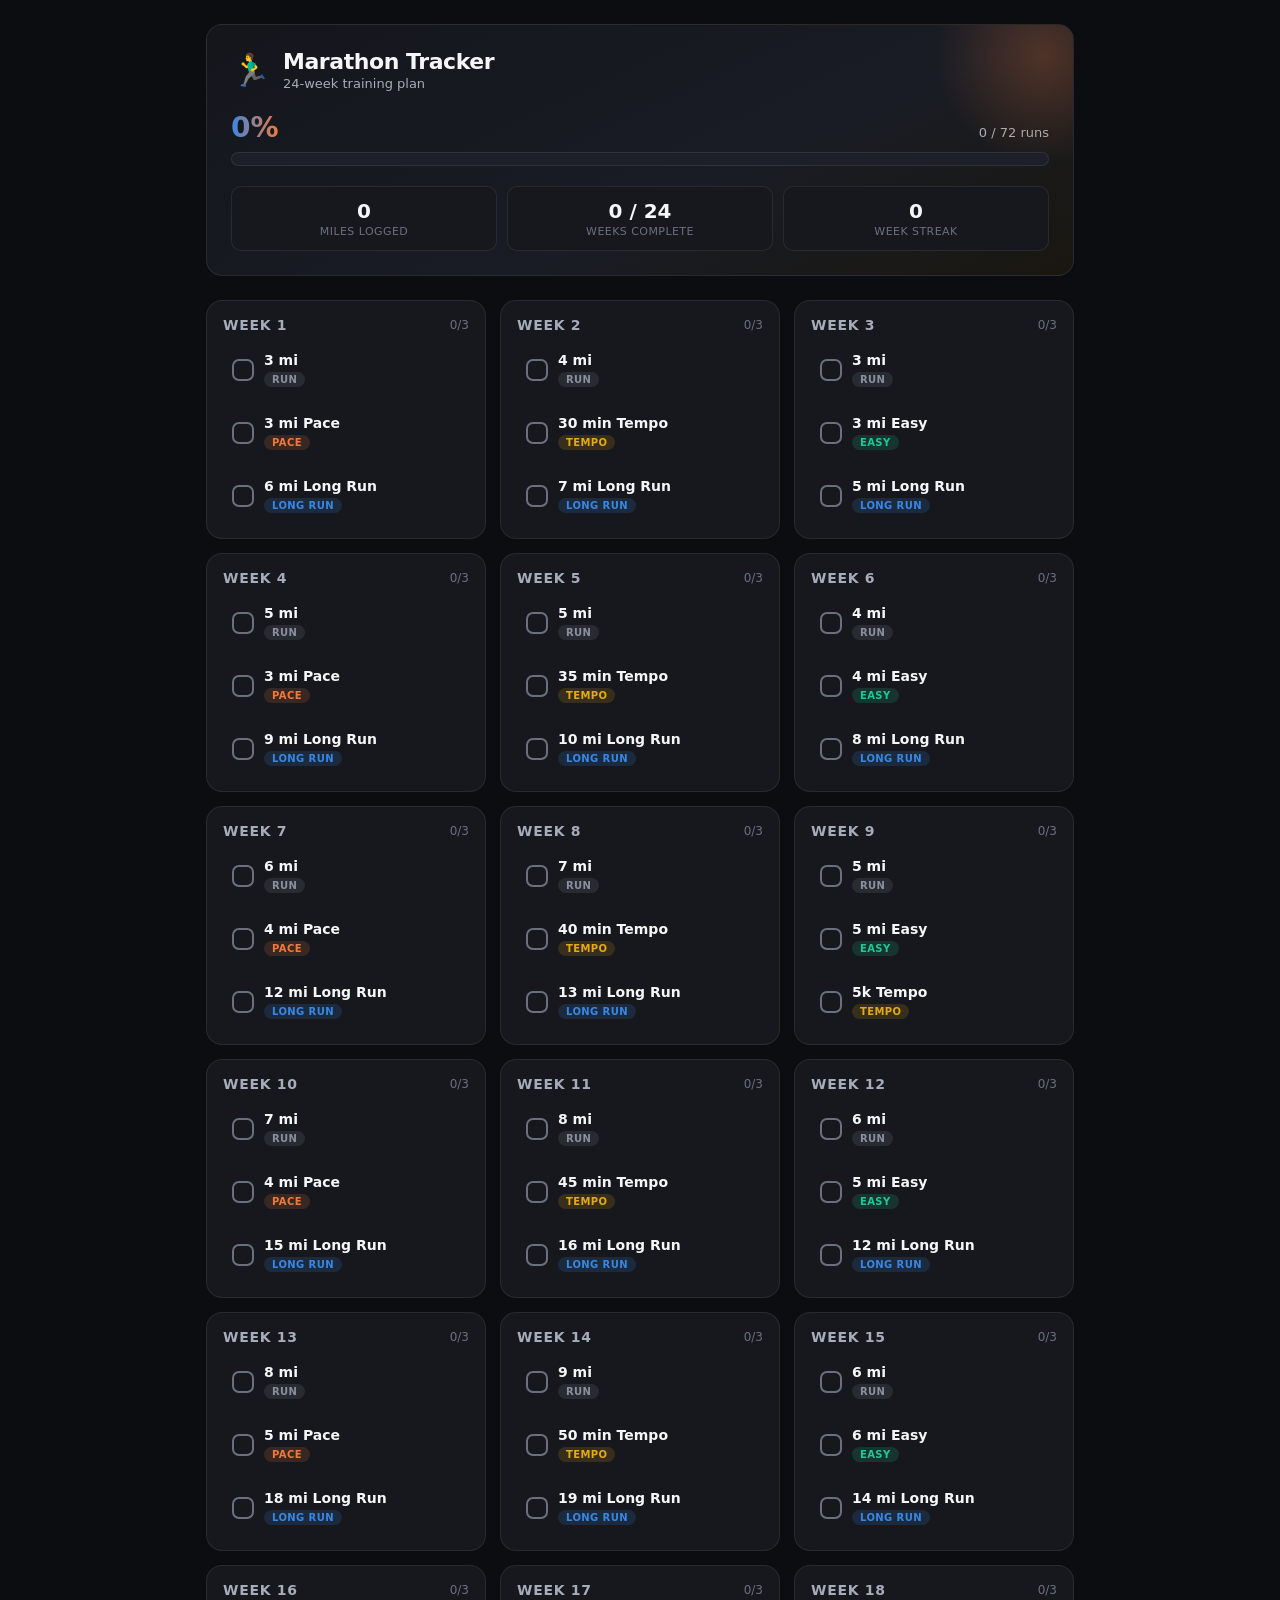
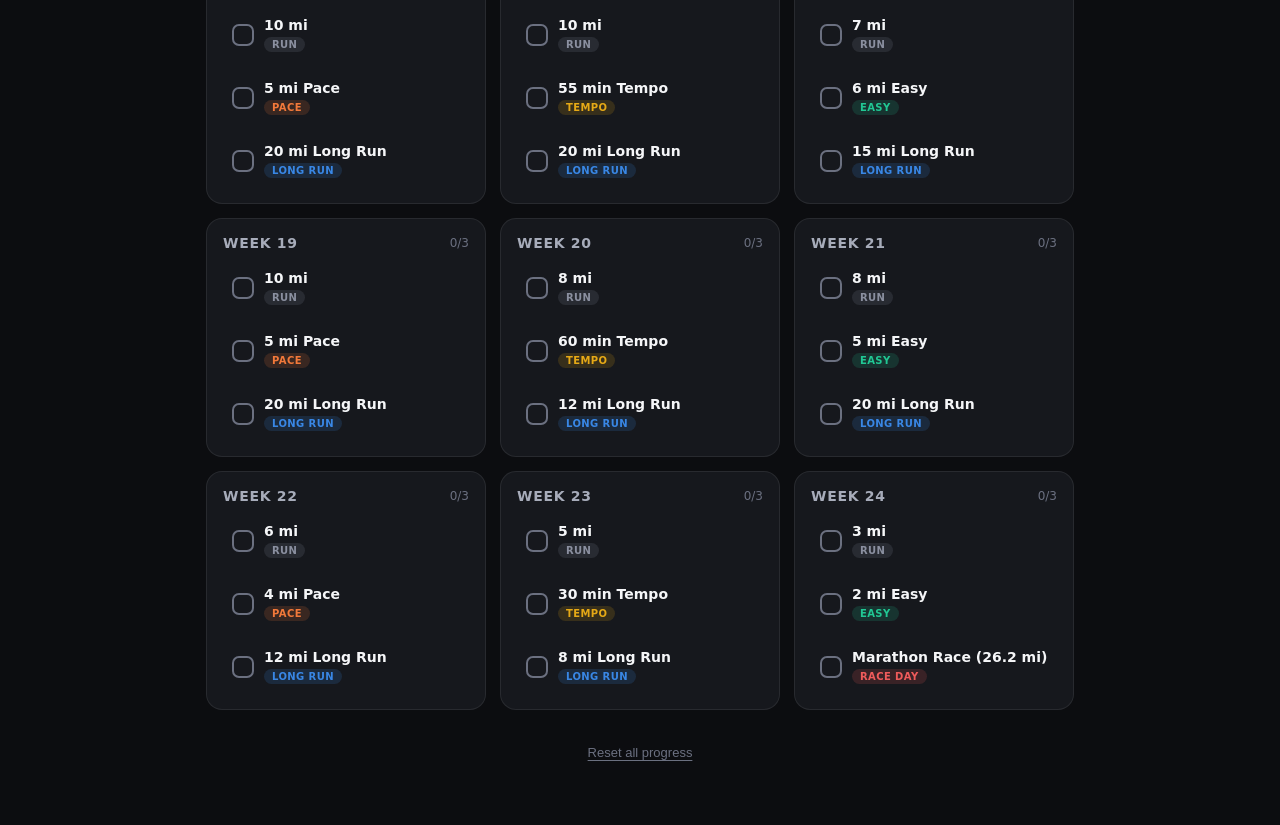
==== index.html @ fee5b370 "Marathon tracker: 24-week plan with progress bar and run checklist Co-Authored-By: Claude Sonnet 5 <" ====
<!--
  index.html
  ----------
  The SKELETON of the app — the header, the progress bar, the stat tiles,
  and an empty <main> that app.js fills in with a card per training week
  (pulling the actual schedule from plan.js).
-->
<!DOCTYPE html>
<html lang="en">
<head>
  <meta charset="UTF-8" />
  <meta name="viewport" content="width=device-width, initial-scale=1.0" />
  <title>Marathon Tracker</title>

  <link rel="stylesheet" href="style.css" />

  <!-- Emoji favicon — quick tab recognition, no image file needed. -->
  <link rel="icon" href="data:image/svg+xml,<svg xmlns=%22http://www.w3.org/2000/svg%22 viewBox=%220 0 100 100%22><text y=%22.9em%22 font-size=%2290%22>🏃</text></svg>" />
</head>
<body>

  <div class="page">

    <!-- ===== HEADER ===== -->
    <header class="header">
      <div class="brand">
        <span class="brand-icon">🏃‍♂️</span>
        <div>
          <h1 class="brand-name">Marathon Tracker</h1>
          <p class="brand-sub">24-week training plan</p>
        </div>
      </div>

      <!-- Big progress bar — width + label are set by app.js. -->
      <div class="progress-block">
        <div class="progress-labels">
          <span id="progressPct" class="progress-pct">0%</span>
          <span id="progressRuns" class="progress-runs">0 / 72 runs</span>
        </div>
        <div class="progress-track">
          <div id="progressFill" class="progress-fill" style="width: 0%"></div>
        </div>
      </div>

      <!-- Stat tiles — filled in by app.js. -->
      <div class="stats-row">
        <div class="stat-tile">
          <span id="statMiles" class="stat-value">0</span>
          <span class="stat-label">miles logged</span>
        </div>
        <div class="stat-tile">
          <span id="statWeeksDone" class="stat-value">0 / 24</span>
          <span class="stat-label">weeks complete</span>
        </div>
        <div class="stat-tile">
          <span id="statStreak" class="stat-value">0</span>
          <span class="stat-label">week streak</span>
        </div>
      </div>
    </header>

    <!-- ===== MAIN CONTENT ===== -->
    <!-- app.js builds one .week-card per entry in TRAINING_PLAN (plan.js)
         and inserts them all here. -->
    <main id="weeksContainer" class="weeks-grid"></main>

    <!-- ===== FOOTER ===== -->
    <footer class="footer">
      <button id="resetBtn" class="reset-link" type="button">Reset all progress</button>
    </footer>

  </div>

  <!-- A quiet toast that pops up on milestones ("Week 3 complete! 🎉"). -->
  <div id="toast" class="toast" role="status" aria-live="polite"></div>

  <!-- plan.js (the data) loads before app.js (the logic that uses it). -->
  <script src="plan.js"></script>
  <script src="app.js"></script>
</body>
</html>
---- style.css ----
/*
  style.css
  ---------
  All the visual design lives here. The palette is a dark "sports app"
  theme — deep charcoal background, an electric-blue-to-orange gradient
  as the energetic accent, plus a small set of fixed badge colours so
  each run type (Easy / Pace / Tempo / Long Run / Race Day) is
  recognisable at a glance without reading the text.
*/

:root {
  /* ---- surfaces & ink ---- */
  --bg:            #0c0d10;
  --surface:       #16181d;
  --surface-2:     #1d2028;
  --border:        rgba(255, 255, 255, 0.08);
  --text-primary:  #f5f6f8;
  --text-secondary:#a7acba;
  --text-muted:    #6b7080;

  /* ---- brand accent (the gradient running through the whole app) ---- */
  --accent-blue:   #3987e5;
  --accent-orange: #f2793a;
  --accent-gradient: linear-gradient(90deg, var(--accent-blue), var(--accent-orange));

  /* ---- run-type badge colours (fixed order, never reassigned) ---- */
  --slot-blue:    #3987e5;   /* Long Run */
  --slot-orange:  #f2793a;   /* Pace */
  --slot-aqua:    #21c894;   /* Easy */
  --slot-yellow:  #e6a916;   /* Tempo */
  --slot-red:     #ef5b5b;   /* Race Day */
  --slot-neutral: #8b90a0;   /* plain Run */

  /* ---- status ---- */
  --good: #22c55e;

  --radius: 16px;
  --radius-sm: 10px;
}

* { box-sizing: border-box; }

body {
  margin: 0;
  background: var(--bg);
  color: var(--text-primary);
  font-family: system-ui, -apple-system, "Segoe UI", sans-serif;
  -webkit-font-smoothing: antialiased;
}

.page {
  max-width: 900px;
  margin: 0 auto;
  padding: 24px 16px 64px;
}

/* ===================== HEADER ===================== */

.header {
  background: linear-gradient(155deg, #14161c 0%, #191c24 60%, #1a1710 100%);
  border: 1px solid var(--border);
  border-radius: var(--radius);
  padding: 24px;
  margin-bottom: 24px;
  position: relative;
  overflow: hidden;
}

.header::before {
  /* a soft glow in the corner, purely decorative */
  content: "";
  position: absolute;
  top: -80px;
  right: -80px;
  width: 220px;
  height: 220px;
  background: radial-gradient(circle, rgba(242,121,58,0.25), transparent 70%);
  pointer-events: none;
}

.brand {
  display: flex;
  align-items: center;
  gap: 12px;
  margin-bottom: 20px;
}

.brand-icon { font-size: 32px; line-height: 1; }

.brand-name {
  margin: 0;
  font-size: 22px;
  font-weight: 800;
  letter-spacing: -0.02em;
}

.brand-sub {
  margin: 2px 0 0;
  font-size: 13px;
  color: var(--text-secondary);
}

.progress-block { margin-bottom: 20px; }

.progress-labels {
  display: flex;
  justify-content: space-between;
  align-items: baseline;
  margin-bottom: 8px;
}

.progress-pct {
  font-size: 28px;
  font-weight: 800;
  font-variant-numeric: tabular-nums;
  background: var(--accent-gradient);
  -webkit-background-clip: text;
  background-clip: text;
  color: transparent;
}

.progress-runs {
  font-size: 13px;
  color: var(--text-secondary);
  font-variant-numeric: tabular-nums;
}

.progress-track {
  position: relative;
  height: 14px;
  border-radius: 999px;
  background: var(--surface-2);
  border: 1px solid var(--border);
  overflow: hidden;
}

.progress-fill {
  height: 100%;
  border-radius: 999px;
  background: var(--accent-gradient);
  transition: width 0.5s cubic-bezier(0.16, 1, 0.3, 1);
}

.stats-row {
  display: grid;
  grid-template-columns: repeat(3, 1fr);
  gap: 10px;
}

.stat-tile {
  background: var(--surface);
  border: 1px solid var(--border);
  border-radius: var(--radius-sm);
  padding: 12px;
  text-align: center;
}

.stat-value {
  display: block;
  font-size: 20px;
  font-weight: 800;
  font-variant-numeric: tabular-nums;
}

.stat-label {
  display: block;
  margin-top: 2px;
  font-size: 11px;
  color: var(--text-muted);
  text-transform: uppercase;
  letter-spacing: 0.04em;
}

/* ===================== WEEK CARDS ===================== */

.weeks-grid {
  display: grid;
  grid-template-columns: repeat(auto-fill, minmax(260px, 1fr));
  gap: 14px;
}

.week-card {
  background: var(--surface);
  border: 1px solid var(--border);
  border-radius: var(--radius);
  padding: 16px;
  display: flex;
  flex-direction: column;
  gap: 10px;
  transition: border-color 0.2s ease;
}

.week-card.is-complete {
  border-color: rgba(34, 197, 94, 0.45);
}

.week-card-head {
  display: flex;
  align-items: center;
  justify-content: space-between;
}

.week-title {
  font-size: 14px;
  font-weight: 700;
  color: var(--text-secondary);
  text-transform: uppercase;
  letter-spacing: 0.05em;
}

.week-card.is-complete .week-title { color: var(--good); }

.week-mini-count {
  font-size: 12px;
  color: var(--text-muted);
  font-variant-numeric: tabular-nums;
}

.run-row {
  display: flex;
  align-items: center;
  gap: 10px;
  padding: 8px;
  border-radius: var(--radius-sm);
  cursor: pointer;
  border: 1px solid transparent;
  transition: background 0.15s ease, border-color 0.15s ease;
}

.run-row:hover {
  background: var(--surface-2);
  border-color: var(--border);
}

.run-checkbox {
  flex: none;
  width: 22px;
  height: 22px;
  border-radius: 7px;
  border: 2px solid var(--text-muted);
  display: flex;
  align-items: center;
  justify-content: center;
  font-size: 13px;
  color: transparent;
  transition: background 0.15s ease, border-color 0.15s ease, transform 0.15s ease;
}

.run-row.is-done .run-checkbox {
  background: var(--good);
  border-color: var(--good);
  color: #06170c;
  transform: scale(1.05);
}

.run-body {
  flex: 1;
  min-width: 0;
}

.run-label {
  font-size: 14px;
  font-weight: 600;
  color: var(--text-primary);
}

.run-row.is-done .run-label {
  color: var(--text-muted);
  text-decoration: line-through;
  text-decoration-color: var(--text-muted);
}

.run-badge {
  display: inline-block;
  margin-top: 4px;
  font-size: 10px;
  font-weight: 700;
  text-transform: uppercase;
  letter-spacing: 0.04em;
  padding: 2px 8px;
  border-radius: 999px;
}

.run-badge.slot-blue    { background: rgba(57,135,229,0.16);  color: var(--slot-blue); }
.run-badge.slot-orange  { background: rgba(242,121,58,0.16);  color: var(--slot-orange); }
.run-badge.slot-aqua    { background: rgba(33,200,148,0.16);  color: var(--slot-aqua); }
.run-badge.slot-yellow  { background: rgba(230,169,22,0.16);  color: var(--slot-yellow); }
.run-badge.slot-red     { background: rgba(239,91,91,0.16);   color: var(--slot-red); }
.run-badge.slot-neutral { background: rgba(139,144,160,0.16); color: var(--slot-neutral); }

/* ===================== FOOTER / TOAST ===================== */

.footer {
  margin-top: 32px;
  text-align: center;
}

.reset-link {
  background: none;
  border: none;
  color: var(--text-muted);
  font-size: 13px;
  cursor: pointer;
  text-decoration: underline;
  text-underline-offset: 3px;
}

.reset-link:hover { color: var(--text-secondary); }

.toast {
  position: fixed;
  left: 50%;
  bottom: 28px;
  transform: translate(-50%, 20px);
  background: var(--surface-2);
  border: 1px solid var(--border);
  color: var(--text-primary);
  font-size: 14px;
  font-weight: 600;
  padding: 12px 20px;
  border-radius: 999px;
  box-shadow: 0 12px 30px rgba(0,0,0,0.4);
  opacity: 0;
  pointer-events: none;
  transition: opacity 0.25s ease, transform 0.25s ease;
}

.toast.is-visible {
  opacity: 1;
  transform: translate(-50%, 0);
}

/* Tiny confetti particles spawned by app.js on 100% completion. */
.confetti-piece {
  position: fixed;
  top: -10px;
  width: 8px;
  height: 8px;
  border-radius: 2px;
  pointer-events: none;
  z-index: 999;
  animation: confetti-fall linear forwards;
}

@keyframes confetti-fall {
  to {
    transform: translateY(105vh) rotate(540deg);
    opacity: 0.9;
  }
}

@media (max-width: 480px) {
  .stats-row { grid-template-columns: repeat(3, 1fr); gap: 8px; }
  .stat-value { font-size: 16px; }
  .progress-pct { font-size: 22px; }
}
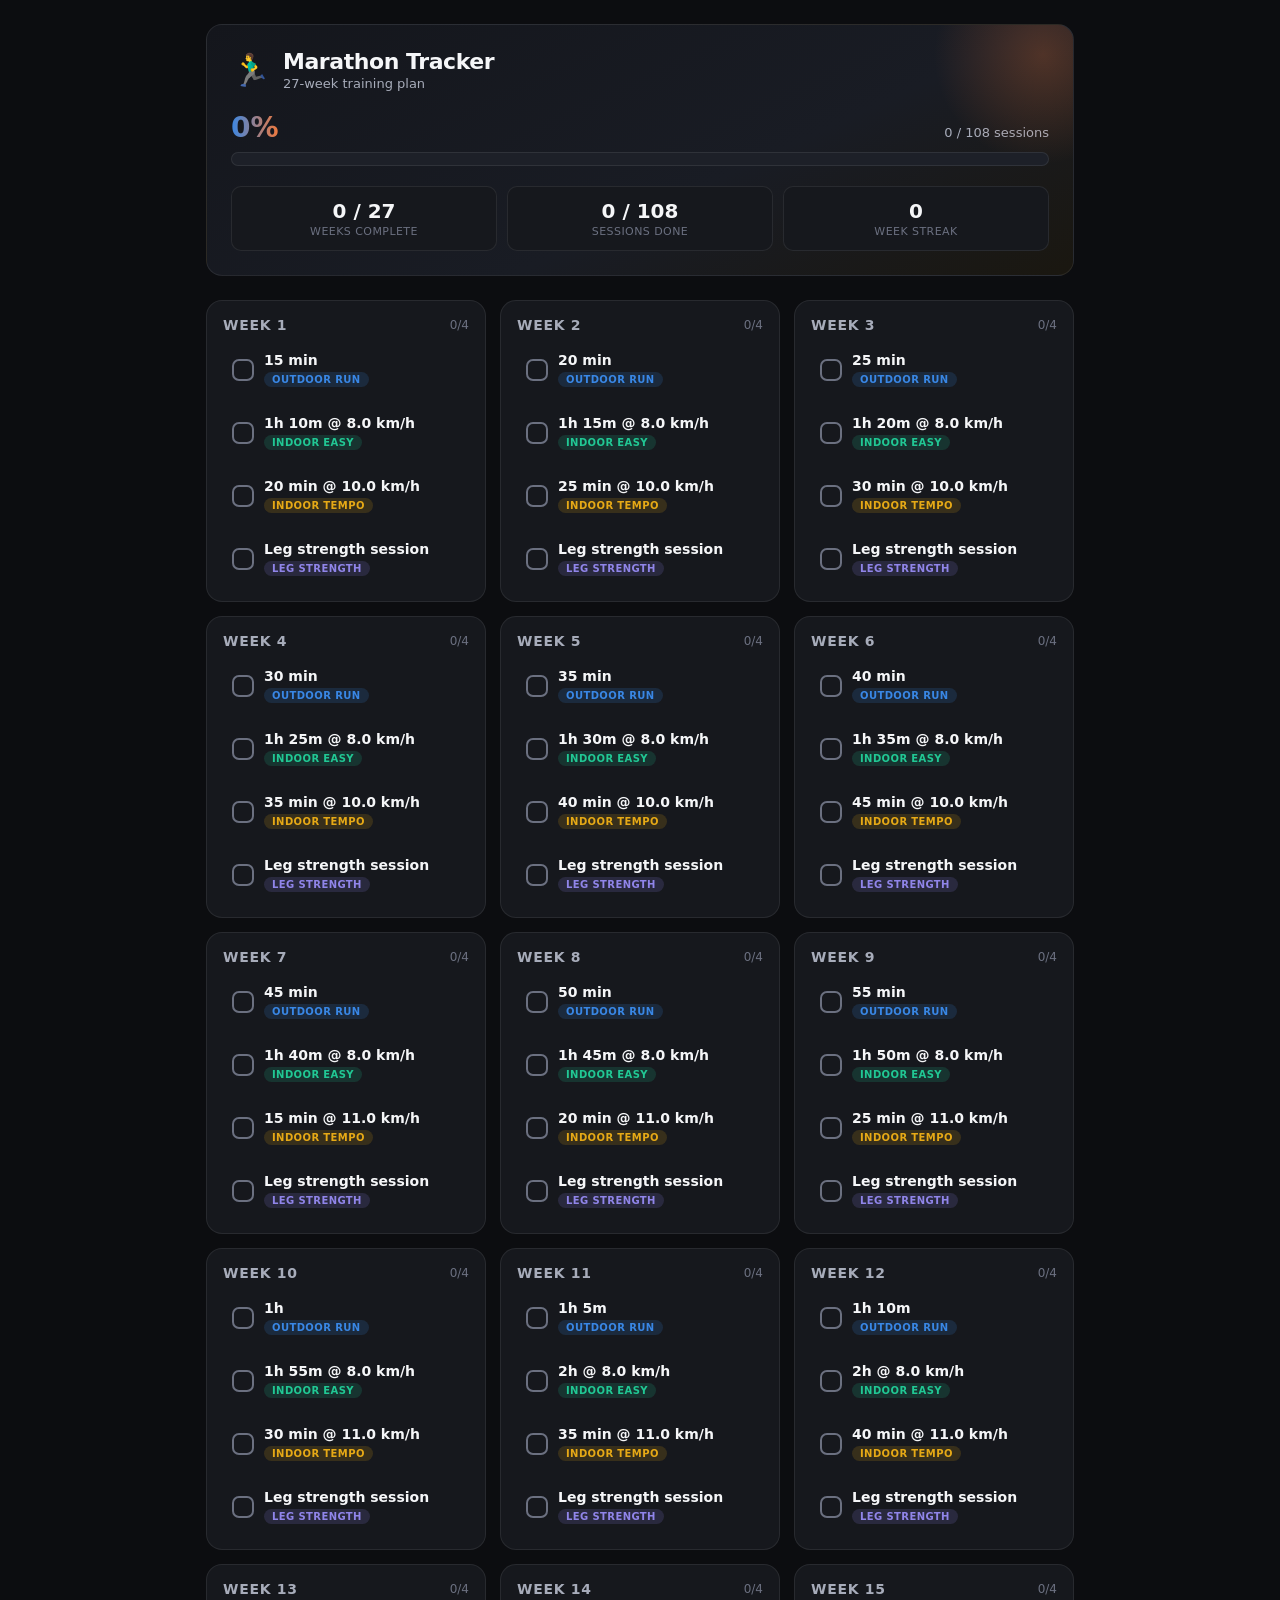
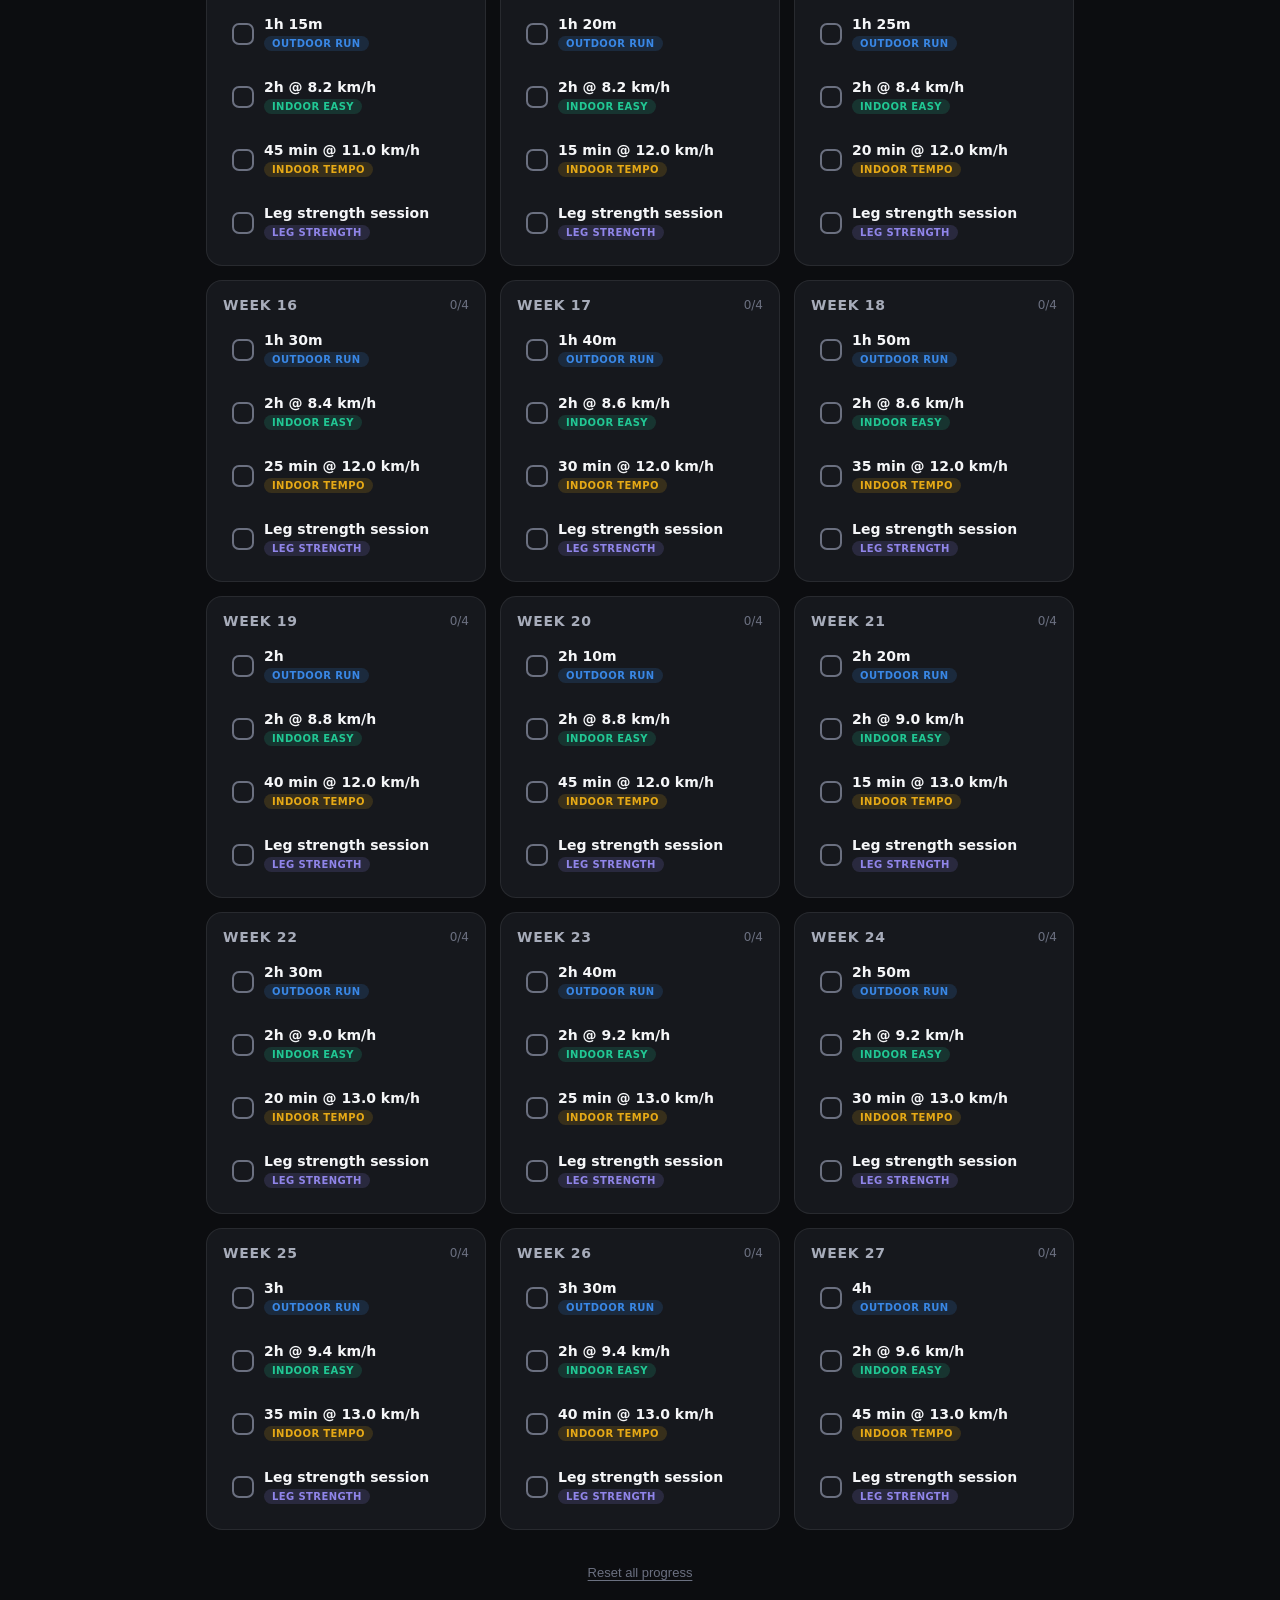
==== commit 09f18782: "Replace plan with new 27-week / 4-session-per-week training schedule Co-Authored-By: Claude Sonnet 5" ====
--- a/index.html
+++ b/index.html
@@ -27,7 +27,7 @@
         <span class="brand-icon">🏃‍♂️</span>
         <div>
           <h1 class="brand-name">Marathon Tracker</h1>
-          <p class="brand-sub">24-week training plan</p>
+          <p class="brand-sub">27-week training plan</p>
         </div>
       </div>
 
@@ -35,22 +35,23 @@
       <div class="progress-block">
         <div class="progress-labels">
           <span id="progressPct" class="progress-pct">0%</span>
-          <span id="progressRuns" class="progress-runs">0 / 72 runs</span>
+          <span id="progressRuns" class="progress-runs">0 / 108 sessions</span>
         </div>
         <div class="progress-track">
           <div id="progressFill" class="progress-fill" style="width: 0%"></div>
         </div>
       </div>
 
-      <!-- Stat tiles — filled in by app.js. -->
+      <!-- Stat tiles — filled in by app.js. Weeks complete leads since
+           there's no single distance/pace metric across session types. -->
       <div class="stats-row">
         <div class="stat-tile">
-          <span id="statMiles" class="stat-value">0</span>
-          <span class="stat-label">miles logged</span>
+          <span id="statWeeksDone" class="stat-value">0 / 27</span>
+          <span class="stat-label">weeks complete</span>
         </div>
         <div class="stat-tile">
-          <span id="statWeeksDone" class="stat-value">0 / 24</span>
-          <span class="stat-label">weeks complete</span>
+          <span id="statSessions" class="stat-value">0 / 108</span>
+          <span class="stat-label">sessions done</span>
         </div>
         <div class="stat-tile">
           <span id="statStreak" class="stat-value">0</span>
--- a/style.css
+++ b/style.css
@@ -29,6 +29,7 @@
   --slot-aqua:    #21c894;   /* Easy */
   --slot-yellow:  #e6a916;   /* Tempo */
   --slot-red:     #ef5b5b;   /* Race Day */
+  --slot-violet:  #9085e9;   /* Leg Strength */
   --slot-neutral: #8b90a0;   /* plain Run */
 
   /* ---- status ---- */
@@ -286,6 +287,7 @@
 .run-badge.slot-aqua    { background: rgba(33,200,148,0.16);  color: var(--slot-aqua); }
 .run-badge.slot-yellow  { background: rgba(230,169,22,0.16);  color: var(--slot-yellow); }
 .run-badge.slot-red     { background: rgba(239,91,91,0.16);   color: var(--slot-red); }
+.run-badge.slot-violet  { background: rgba(144,133,233,0.16); color: var(--slot-violet); }
 .run-badge.slot-neutral { background: rgba(139,144,160,0.16); color: var(--slot-neutral); }
 
 /* ===================== FOOTER / TOAST ===================== */
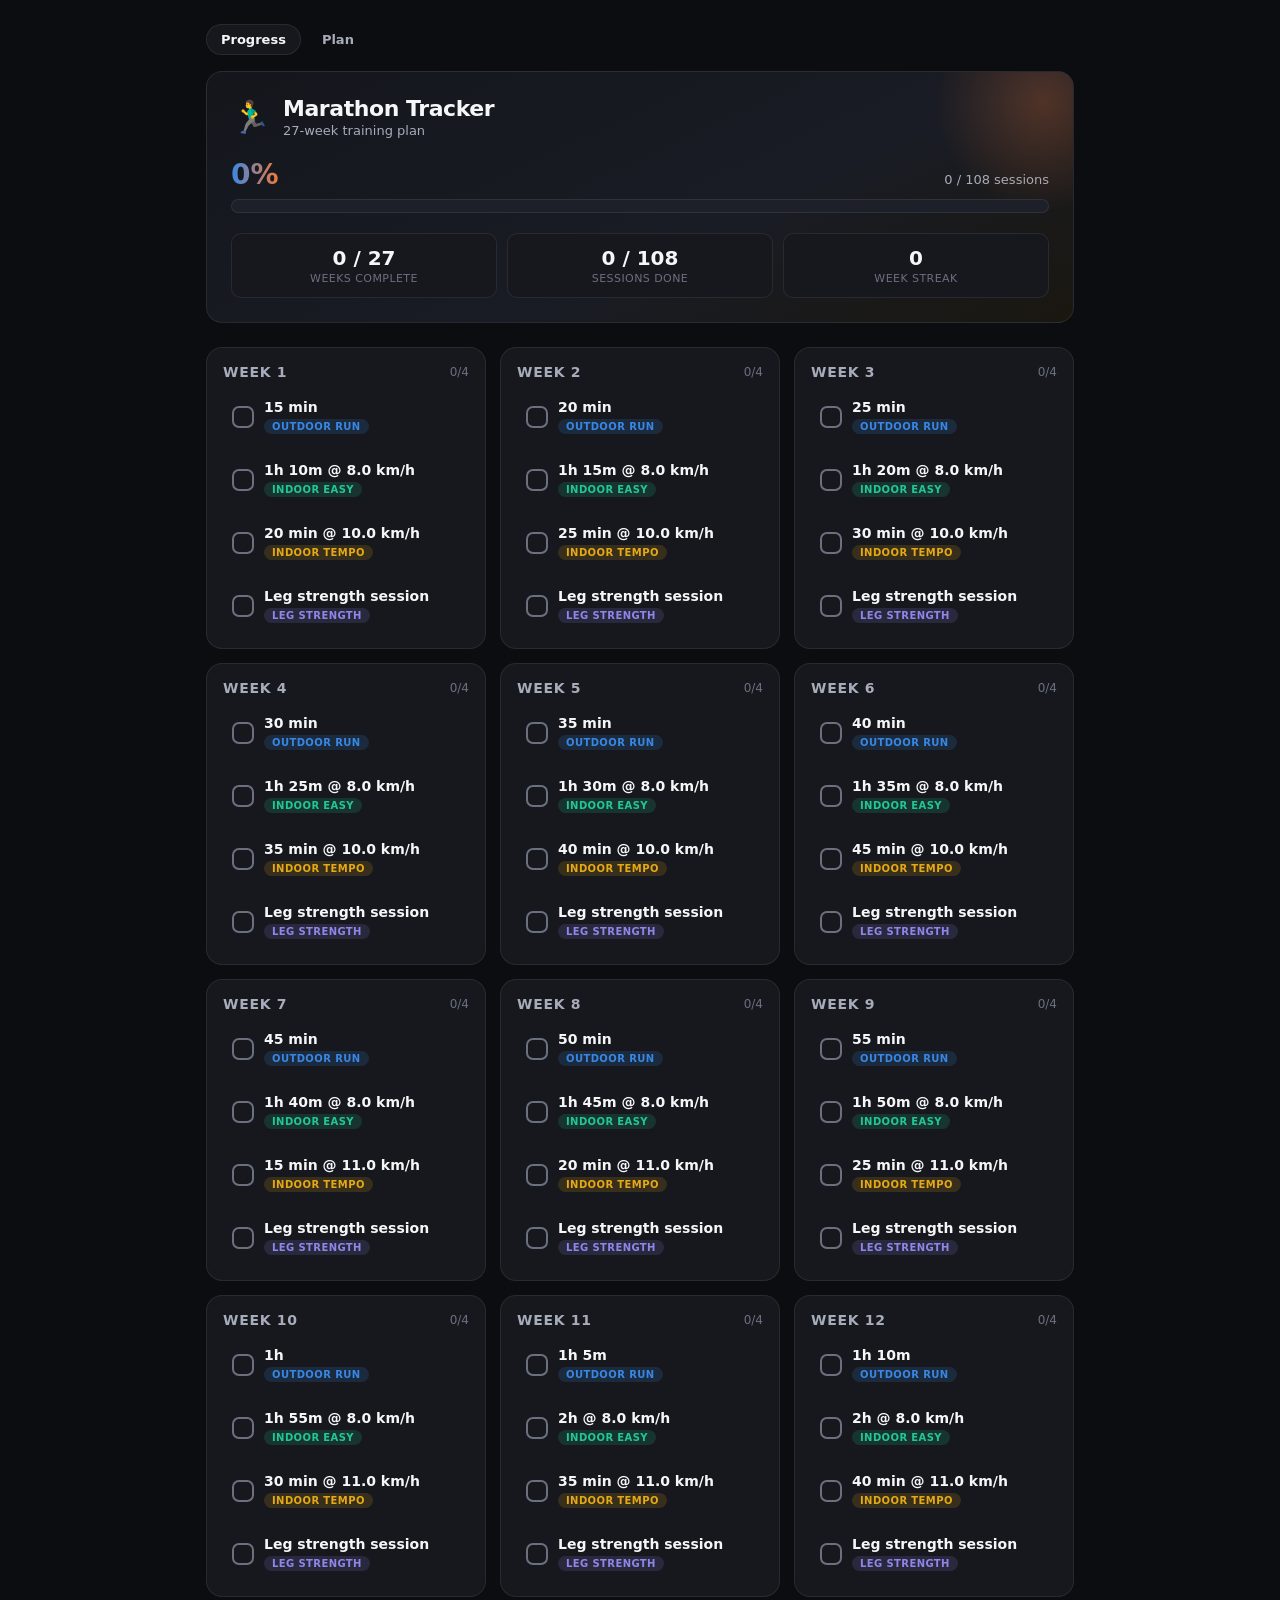
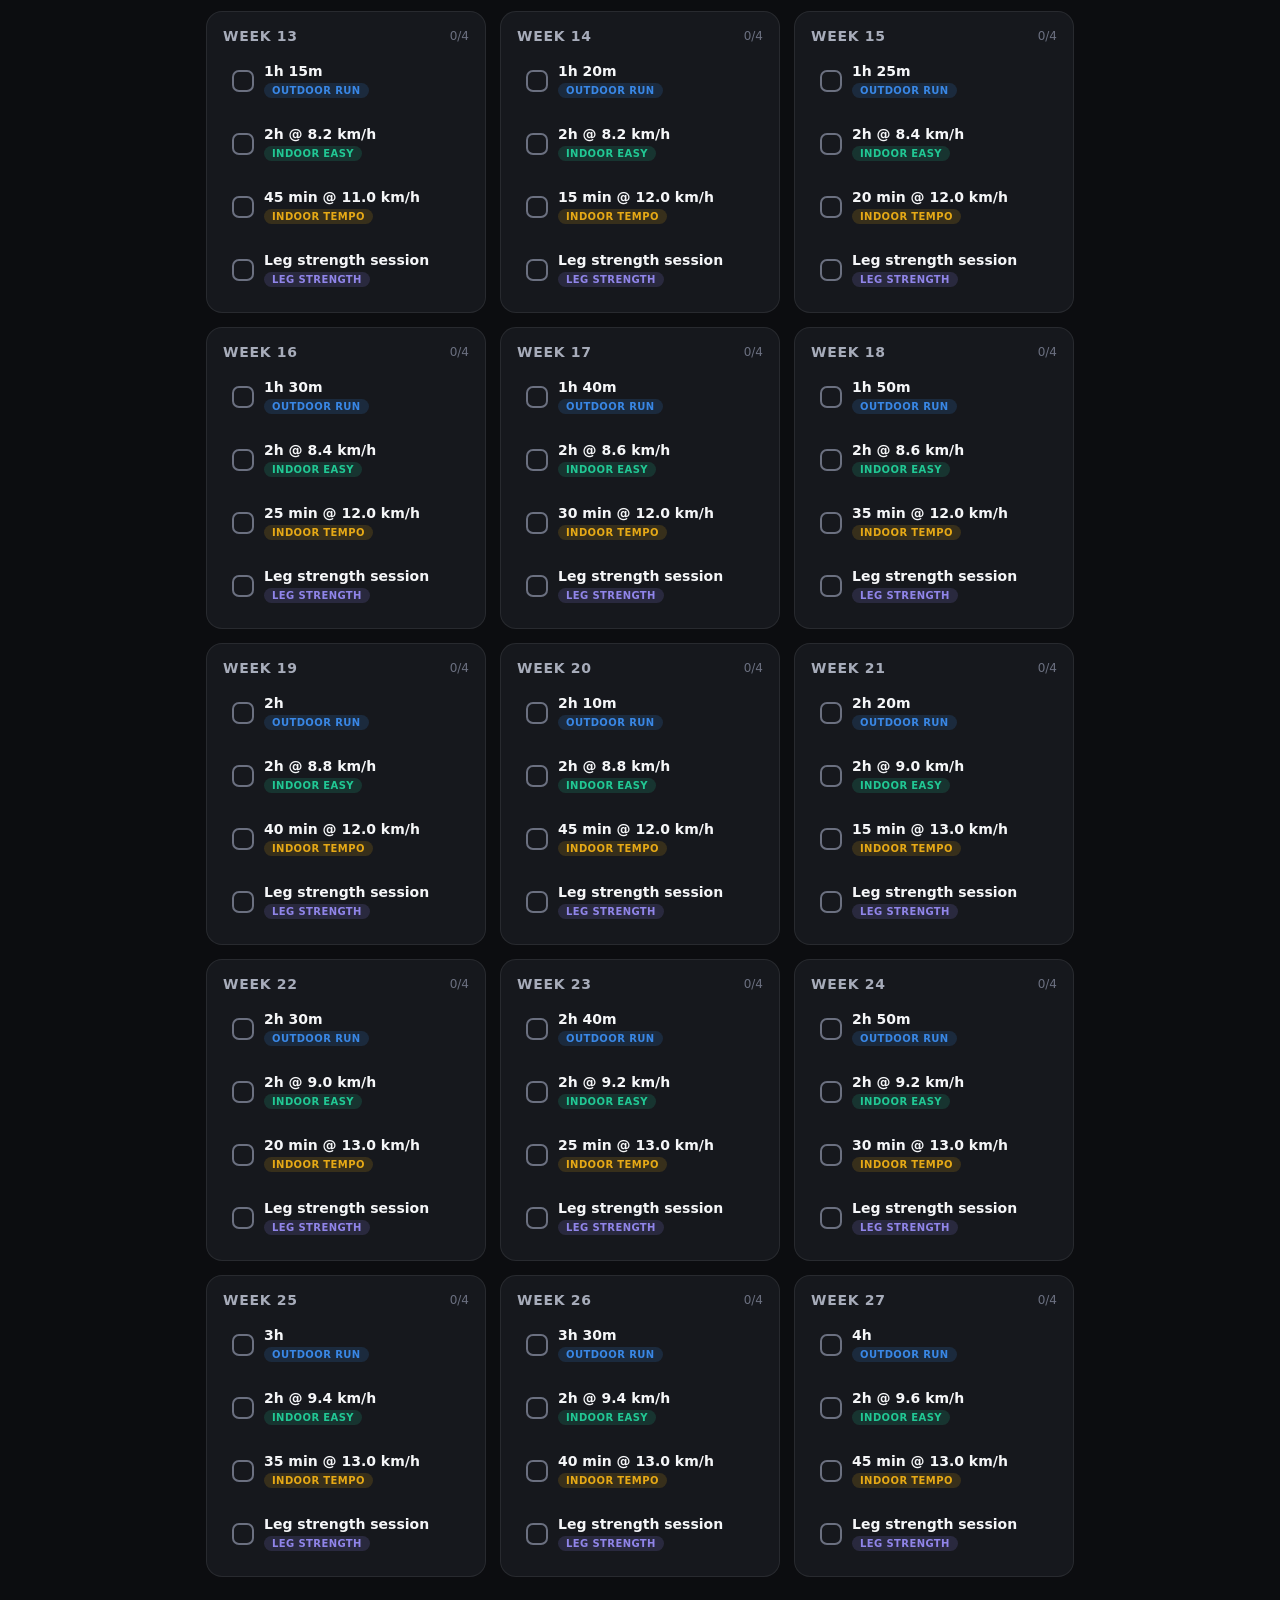
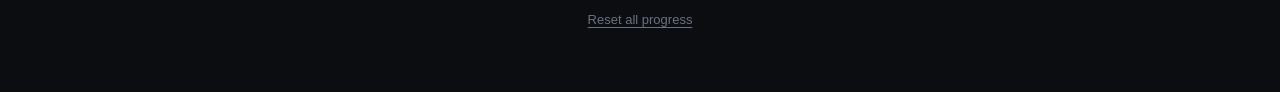
==== commit 5b9dc3e1: "Add Plan page: drag-and-drop weekly calendar for the training schedule - New plan.html/calendar.js/c" ====
--- a/index.html
+++ b/index.html
@@ -20,6 +20,14 @@
 <body>
 
   <div class="page">
+
+    <!-- ===== NAV ===== -->
+    <!-- Shared between index.html and plan.html — "current" marks
+         whichever page you're actually on. -->
+    <nav class="top-nav">
+      <a href="index.html" class="top-nav-link is-current">Progress</a>
+      <a href="plan.html" class="top-nav-link">Plan</a>
+    </nav>
 
     <!-- ===== HEADER ===== -->
     <header class="header">
@@ -75,8 +83,10 @@
   <!-- A quiet toast that pops up on milestones ("Week 3 complete! 🎉"). -->
   <div id="toast" class="toast" role="status" aria-live="polite"></div>
 
-  <!-- plan.js (the data) loads before app.js (the logic that uses it). -->
+  <!-- plan.js (the data) and shared.js (the storage helpers) load before
+       app.js (the logic that uses both). -->
   <script src="plan.js"></script>
+  <script src="shared.js"></script>
   <script src="app.js"></script>
 </body>
 </html>
--- a/style.css
+++ b/style.css
@@ -53,6 +53,36 @@
   max-width: 900px;
   margin: 0 auto;
   padding: 24px 16px 64px;
+}
+
+/* ===================== NAV ===================== */
+
+.top-nav {
+  display: flex;
+  gap: 6px;
+  margin-bottom: 16px;
+}
+
+.top-nav-link {
+  font-size: 13px;
+  font-weight: 700;
+  text-decoration: none;
+  color: var(--text-secondary);
+  padding: 7px 14px;
+  border-radius: 999px;
+  border: 1px solid transparent;
+  transition: background 0.15s ease, color 0.15s ease;
+}
+
+.top-nav-link:hover {
+  background: var(--surface);
+  color: var(--text-primary);
+}
+
+.top-nav-link.is-current {
+  background: var(--surface);
+  border-color: var(--border);
+  color: var(--text-primary);
 }
 
 /* ===================== HEADER ===================== */
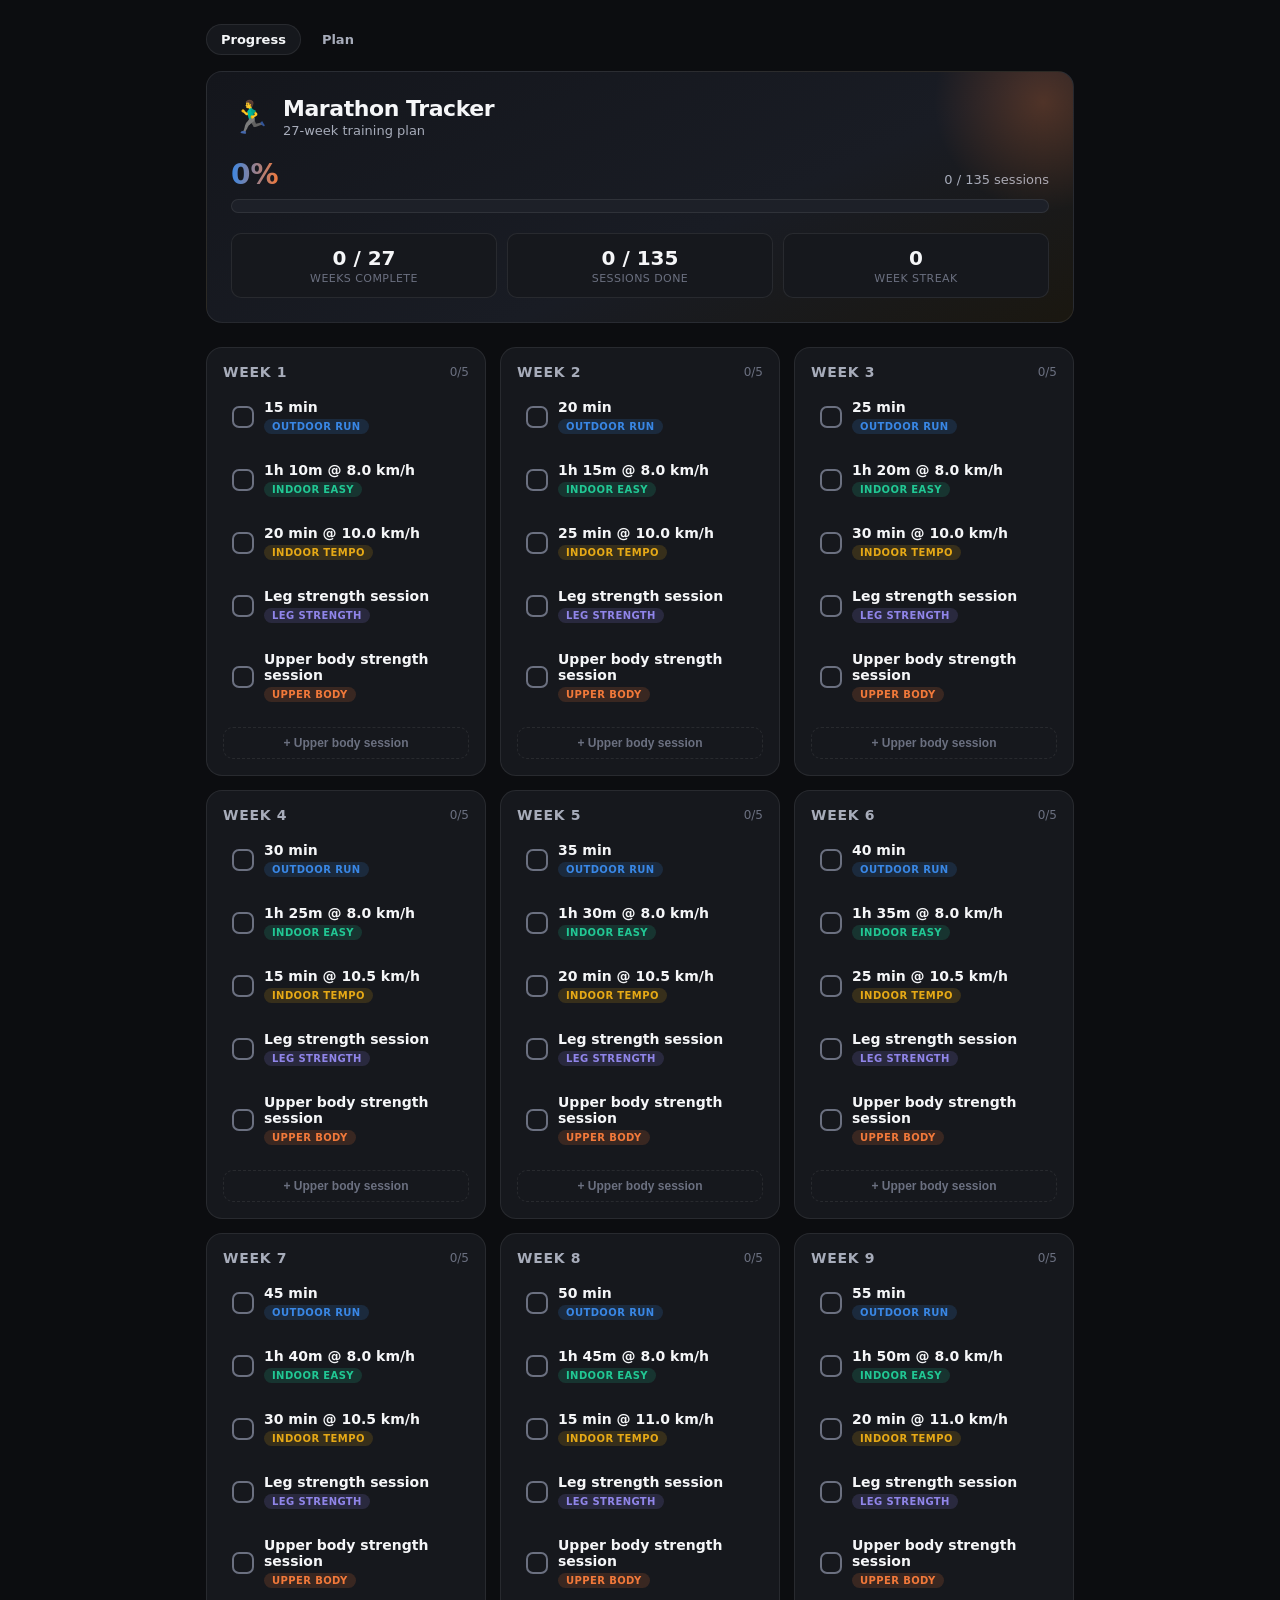
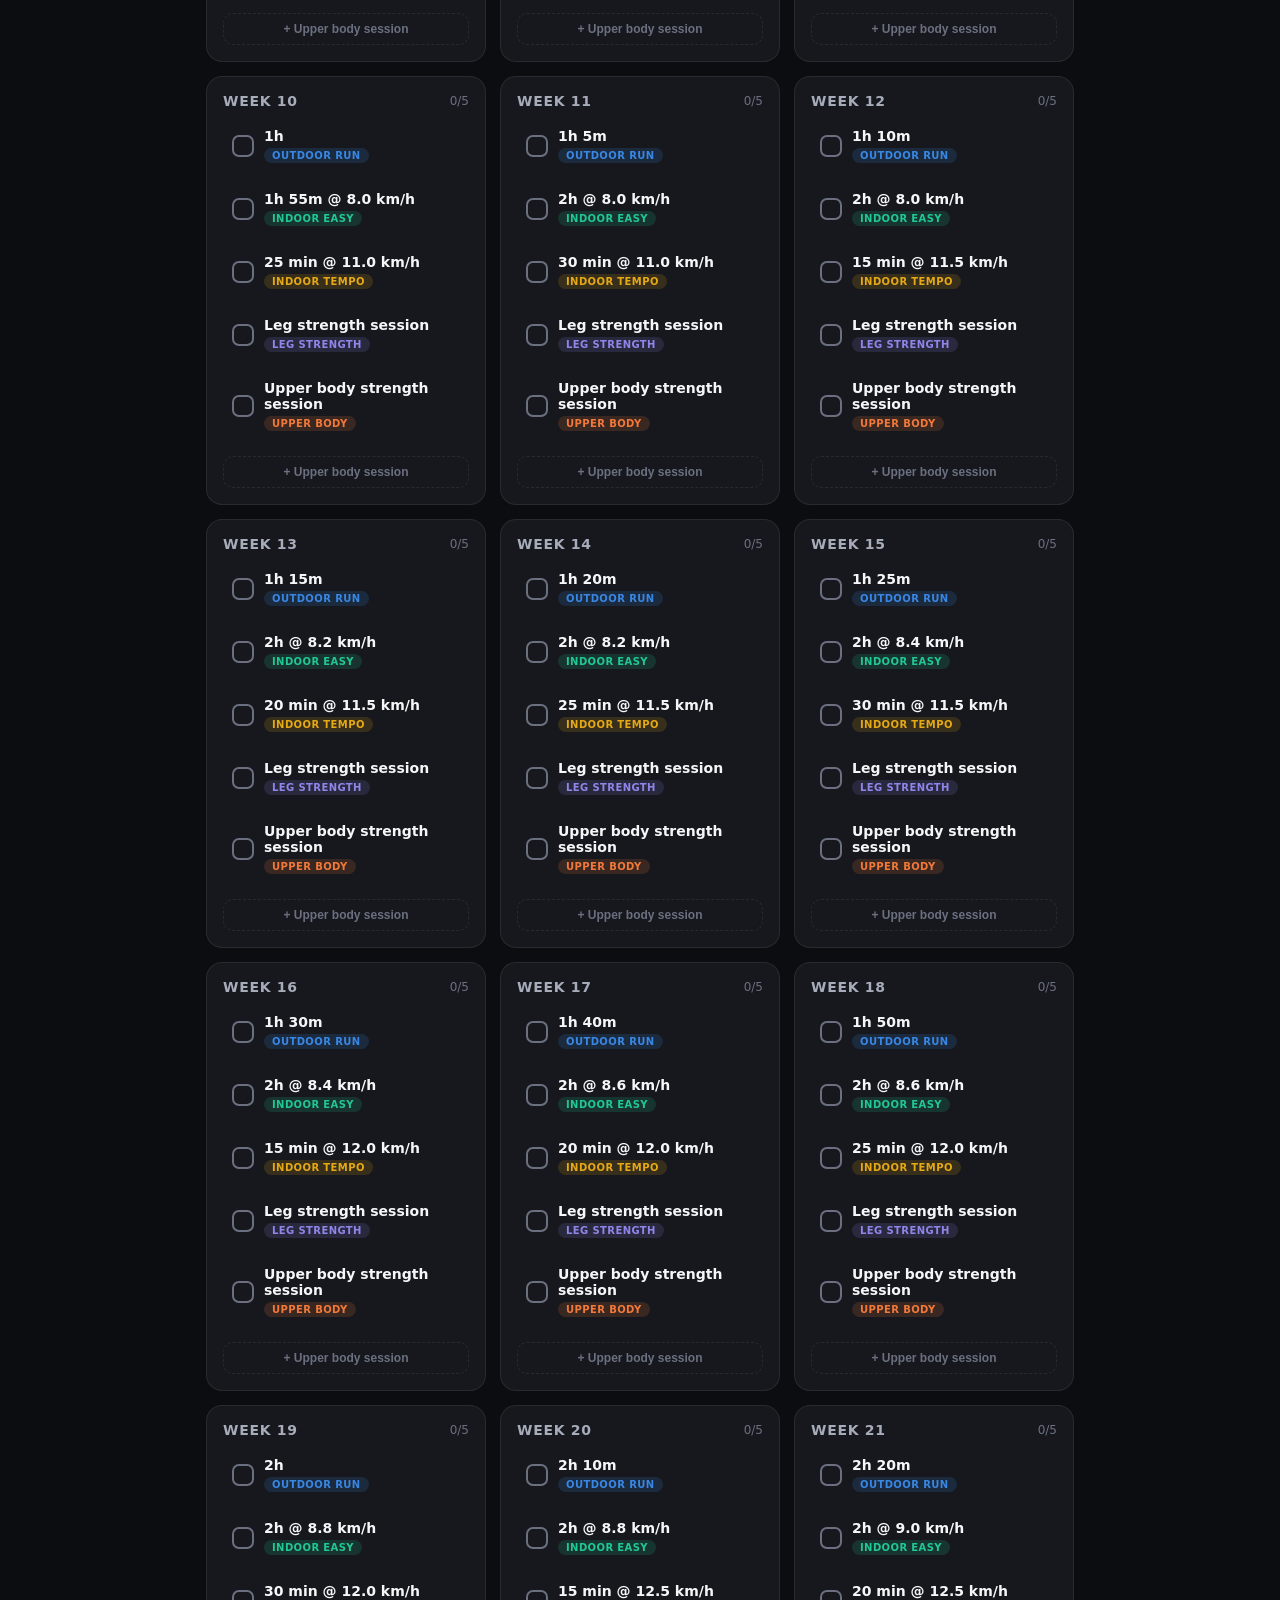
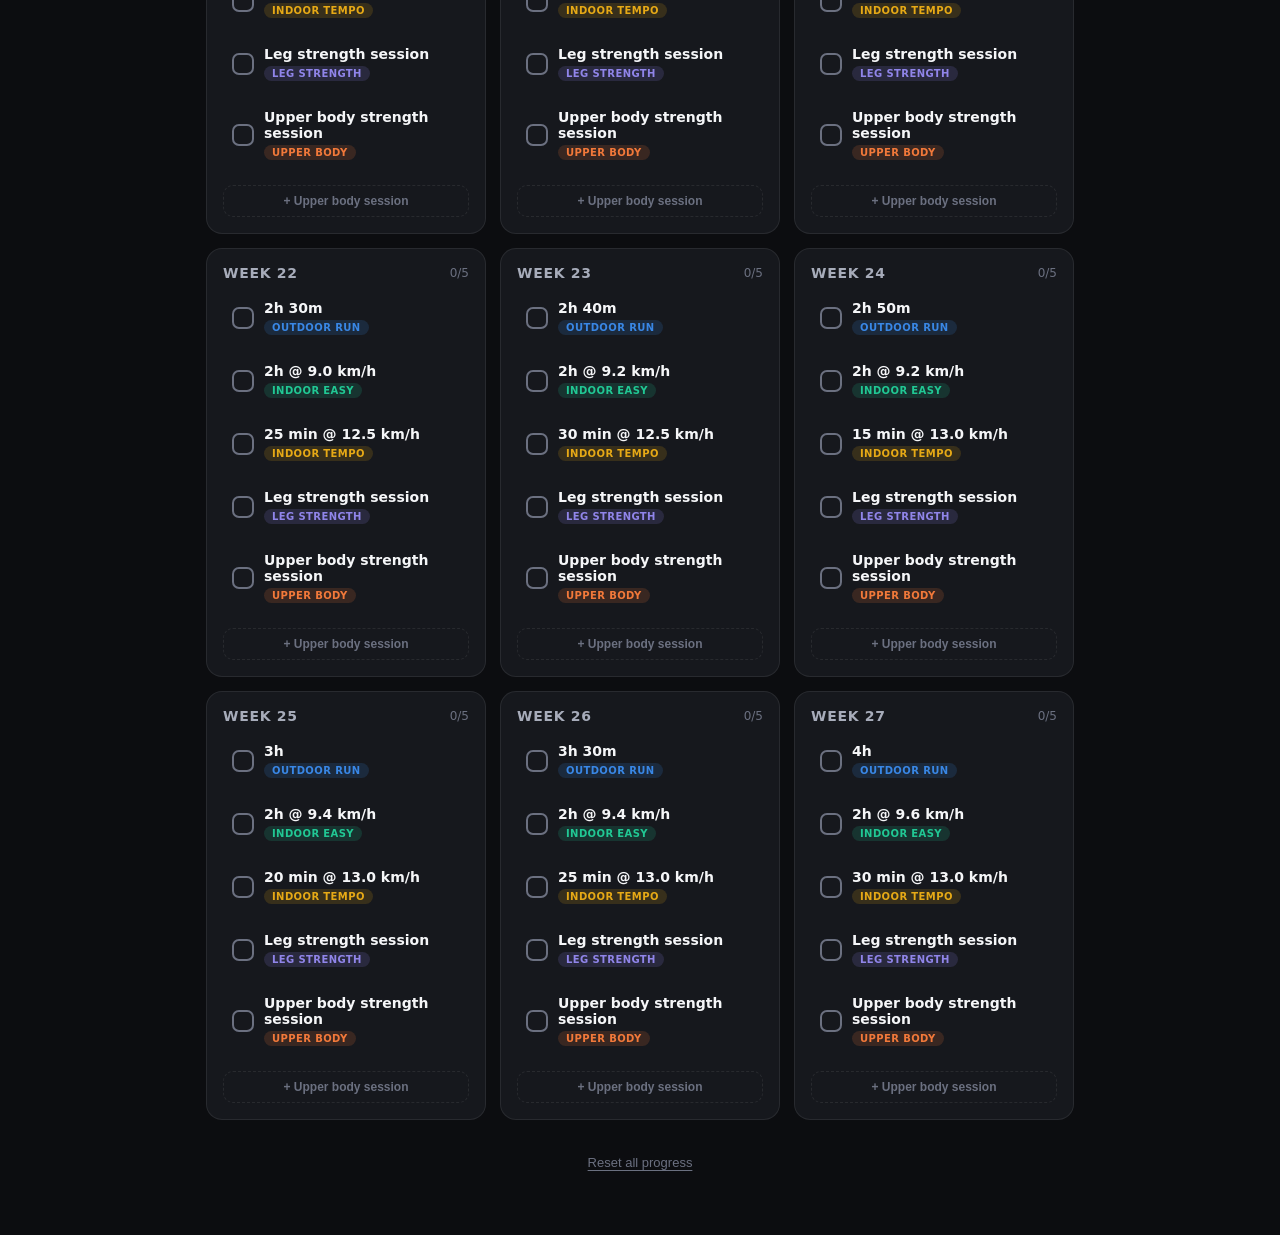
==== commit 4e179c77: "Add upper body strength sessions, with a button to add more per week Every week gains a baseline upp" ====
--- a/index.html
+++ b/index.html
@@ -43,7 +43,7 @@
       <div class="progress-block">
         <div class="progress-labels">
           <span id="progressPct" class="progress-pct">0%</span>
-          <span id="progressRuns" class="progress-runs">0 / 108 sessions</span>
+          <span id="progressRuns" class="progress-runs">0 / 135 sessions</span>
         </div>
         <div class="progress-track">
           <div id="progressFill" class="progress-fill" style="width: 0%"></div>
@@ -58,7 +58,7 @@
           <span class="stat-label">weeks complete</span>
         </div>
         <div class="stat-tile">
-          <span id="statSessions" class="stat-value">0 / 108</span>
+          <span id="statSessions" class="stat-value">0 / 135</span>
           <span class="stat-label">sessions done</span>
         </div>
         <div class="stat-tile">
--- a/style.css
+++ b/style.css
@@ -25,7 +25,7 @@
 
   /* ---- run-type badge colours (fixed order, never reassigned) ---- */
   --slot-blue:    #3987e5;   /* Long Run */
-  --slot-orange:  #f2793a;   /* Pace */
+  --slot-orange:  #f2793a;   /* Upper Body */
   --slot-aqua:    #21c894;   /* Easy */
   --slot-yellow:  #e6a916;   /* Tempo */
   --slot-red:     #ef5b5b;   /* Race Day */
@@ -319,6 +319,74 @@
 .run-badge.slot-red     { background: rgba(239,91,91,0.16);   color: var(--slot-red); }
 .run-badge.slot-violet  { background: rgba(144,133,233,0.16); color: var(--slot-violet); }
 .run-badge.slot-neutral { background: rgba(139,144,160,0.16); color: var(--slot-neutral); }
+
+/* ===== Extra sessions (the ones added with "+ Upper body session") =====
+   Same row, plus an ordinal ("#2") and a ✕ to take it back off again.
+   Visually a touch quieter than the baseline rows so it stays obvious
+   which sessions are the plan and which ones you piled on top. */
+
+.run-row.is-extra .run-label { color: var(--text-secondary); }
+
+.run-ordinal {
+  display: inline-block;
+  margin-left: 6px;
+  font-size: 10px;
+  font-weight: 700;
+  color: var(--text-muted);
+  font-variant-numeric: tabular-nums;
+}
+
+.row-remove {
+  background: none;
+  border: none;
+  color: var(--text-muted);
+  font-size: 11px;
+  line-height: 1;
+  margin-left: 8px;
+  padding: 3px 5px;
+  border-radius: 6px;
+  cursor: pointer;
+  vertical-align: middle;
+  opacity: 0;
+  transition: opacity 0.15s ease, color 0.15s ease, background 0.15s ease;
+}
+
+/* Revealed on hover, but always present for keyboard and touch users —
+   :focus-visible covers tabbing, and coarse pointers get it permanently
+   since there's no hover to reveal it with. */
+.run-row:hover .row-remove,
+.row-remove:focus-visible {
+  opacity: 1;
+}
+
+.row-remove:hover {
+  color: var(--slot-red);
+  background: rgba(239, 91, 91, 0.12);
+}
+
+@media (hover: none) {
+  .row-remove { opacity: 1; }
+}
+
+.add-extra-btn {
+  margin-top: 6px;
+  width: 100%;
+  background: none;
+  border: 1px dashed var(--border);
+  border-radius: var(--radius-sm);
+  color: var(--text-muted);
+  font-size: 12px;
+  font-weight: 700;
+  padding: 8px;
+  cursor: pointer;
+  transition: border-color 0.15s ease, color 0.15s ease, background 0.15s ease;
+}
+
+.add-extra-btn:hover {
+  border-color: var(--slot-orange);
+  color: var(--slot-orange);
+  background: rgba(242, 121, 58, 0.06);
+}
 
 /* ===================== FOOTER / TOAST ===================== */
 
